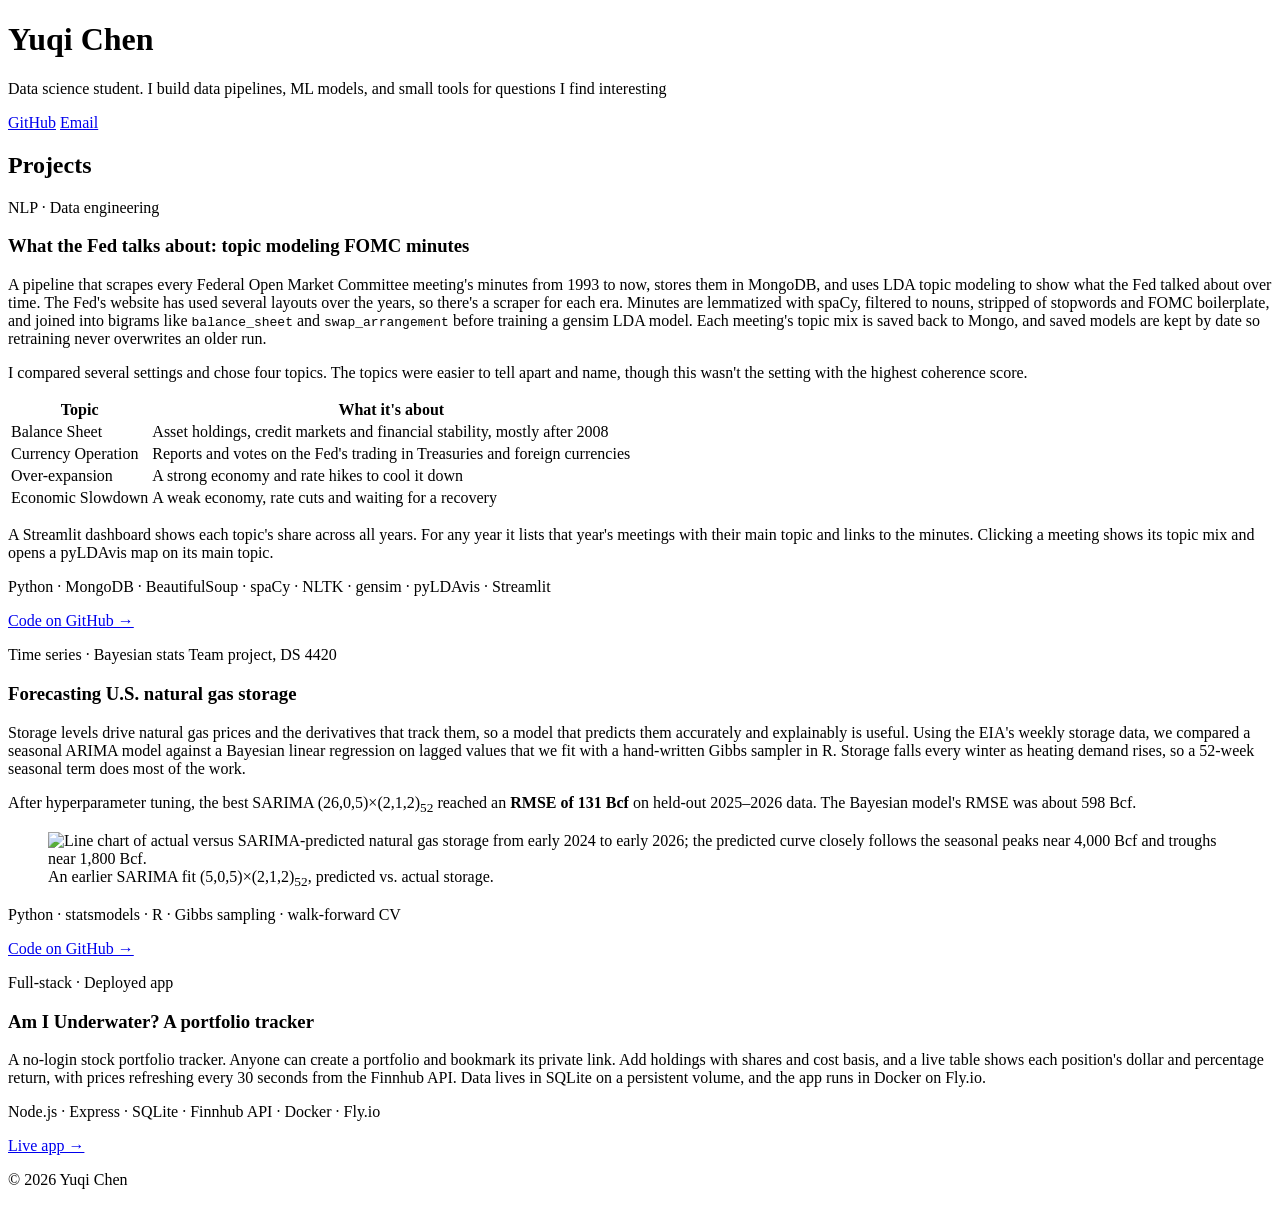
==== index.html @ 4c727d12 "fix" ====
<!doctype html>
<html lang="en">
<head>
  <meta charset="utf-8">
  <meta name="viewport" content="width=device-width, initial-scale=1">
  <title>Yuqi Chen — Projects</title>
  <meta name="description" content="Data science projects by Yuqi Chen: topic modeling of Federal Reserve minutes, natural gas storage forecasting, and a live portfolio tracker.">
  <link rel="stylesheet" href="style.css">
</head>
<body>
  <main>
    <header class="intro">
      <h1>Yuqi Chen</h1>
      <p>Data science student. I build data pipelines, ML models, and small tools for questions I find interesting</p>
      <nav>
        <a href="https://github.com/YuqiChenS">GitHub</a>
        <a href="mailto:yuqichen998@gmail.com">Email</a>
      </nav>
    </header>

    <section aria-labelledby="projects-heading">
      <h2 id="projects-heading">Projects</h2>

      <!-- Project 1 -->
      <article class="project">
        <div class="meta">
          <span>NLP · Data engineering</span>
        </div>
        <h3>What the Fed talks about: topic modeling FOMC minutes</h3>
        <p>
          A pipeline that scrapes every Federal Open Market Committee meeting's minutes from 1993 to now,
          stores them in MongoDB, and uses LDA topic modeling to show what the Fed talked about over time.
          The Fed's website has used several layouts over the years, so there's a scraper for each era. Minutes are
          lemmatized with spaCy, filtered to nouns, stripped of stopwords and FOMC boilerplate, and joined into
          bigrams like <code>balance_sheet</code> and <code>swap_arrangement</code> before training a gensim LDA model.
          Each meeting's topic mix is saved back to Mongo, and saved models are kept by date so retraining
          never overwrites an older run.
        </p>
        <p>
          I compared several settings and chose four topics. The topics were easier to tell apart and name,
          though this wasn't the setting with the highest coherence score.
        </p>

        <table class="topics">
          <thead>
            <tr><th>Topic</th><th>What it's about</th></tr>
          </thead>
          <tbody>
            <tr><td>Balance Sheet</td><td>Asset holdings, credit markets and financial stability, mostly after 2008</td></tr>
            <tr><td>Currency Operation</td><td>Reports and votes on the Fed's trading in Treasuries and foreign currencies</td></tr>
            <tr><td>Over-expansion</td><td>A strong economy and rate hikes to cool it down</td></tr>
            <tr><td>Economic Slowdown</td><td>A weak economy, rate cuts and waiting for a recovery</td></tr>
          </tbody>
        </table>

        <p>
          A Streamlit dashboard shows each topic's share across all years. For any year it lists that year's
          meetings with their main topic and links to the minutes. Clicking a meeting shows its topic mix and opens
          a pyLDAvis map on its main topic.
        </p>

        <p class="stack">Python · MongoDB · BeautifulSoup · spaCy · NLTK · gensim · pyLDAvis · Streamlit</p>
        <p class="links"><a href="https://github.com/YuqiChenS/FOMC_Transcript_DB">Code on GitHub →</a></p>
      </article>

      <!-- Project 2 -->
      <article class="project">
        <div class="meta">
          <span>Time series · Bayesian stats</span>
          <span>Team project, DS 4420</span>
        </div>
        <h3>Forecasting U.S. natural gas storage</h3>
        <p>
          Storage levels drive natural gas prices and the derivatives that track them, so a model that
          predicts them accurately and explainably is useful. Using the EIA's weekly storage data, we
          compared a seasonal ARIMA model against a Bayesian linear regression on lagged values that we fit with a
          hand-written Gibbs sampler in R.
          Storage falls every winter as heating demand rises, so a 52-week seasonal term does most of the work.
        </p>
        <p>
          After hyperparameter tuning, the best SARIMA (26,0,5)×(2,1,2)<sub>52</sub> reached an
          <strong>RMSE of 131 Bcf</strong> on held-out 2025–2026 data. The Bayesian model's RMSE was about 598 Bcf.
        </p>

        <figure>
          <img src="assets/sarima-forecast.png" width="1200" height="400"
               alt="Line chart of actual versus SARIMA-predicted natural gas storage from early 2024 to early 2026; the predicted curve closely follows the seasonal peaks near 4,000 Bcf and troughs near 1,800 Bcf.">
          <figcaption>An earlier SARIMA fit (5,0,5)×(2,1,2)<sub>52</sub>, predicted vs. actual storage.</figcaption>
        </figure>

        <p class="stack">Python · statsmodels · R · Gibbs sampling · walk-forward CV</p>
        <p class="links"><a href="https://github.com/Christian-Limb/ds4420_final_project">Code on GitHub →</a></p>
      </article>

      <!-- Project 3 -->
      <article class="project">
        <div class="meta">
          <span>Full-stack · Deployed app</span>
        </div>
        <h3>Am I Underwater? A portfolio tracker</h3>
        <p>
          A no-login stock portfolio tracker. Anyone can create a portfolio and bookmark its private link.
          Add holdings with shares and cost basis, and a live table shows each position's dollar and
          percentage return, with prices refreshing every 30 seconds from the Finnhub API.
          Data lives in SQLite on a persistent volume, and the app runs in Docker on Fly.io.
        </p>
        <p class="stack">Node.js · Express · SQLite · Finnhub API · Docker · Fly.io</p>
        <p class="links"><a href="https://am-i-underwater.fly.dev">Live app →</a></p>
      </article>
    </section>

    <footer>
      <p>© 2026 Yuqi Chen</p>
    </footer>
  </main>
</body>
</html>
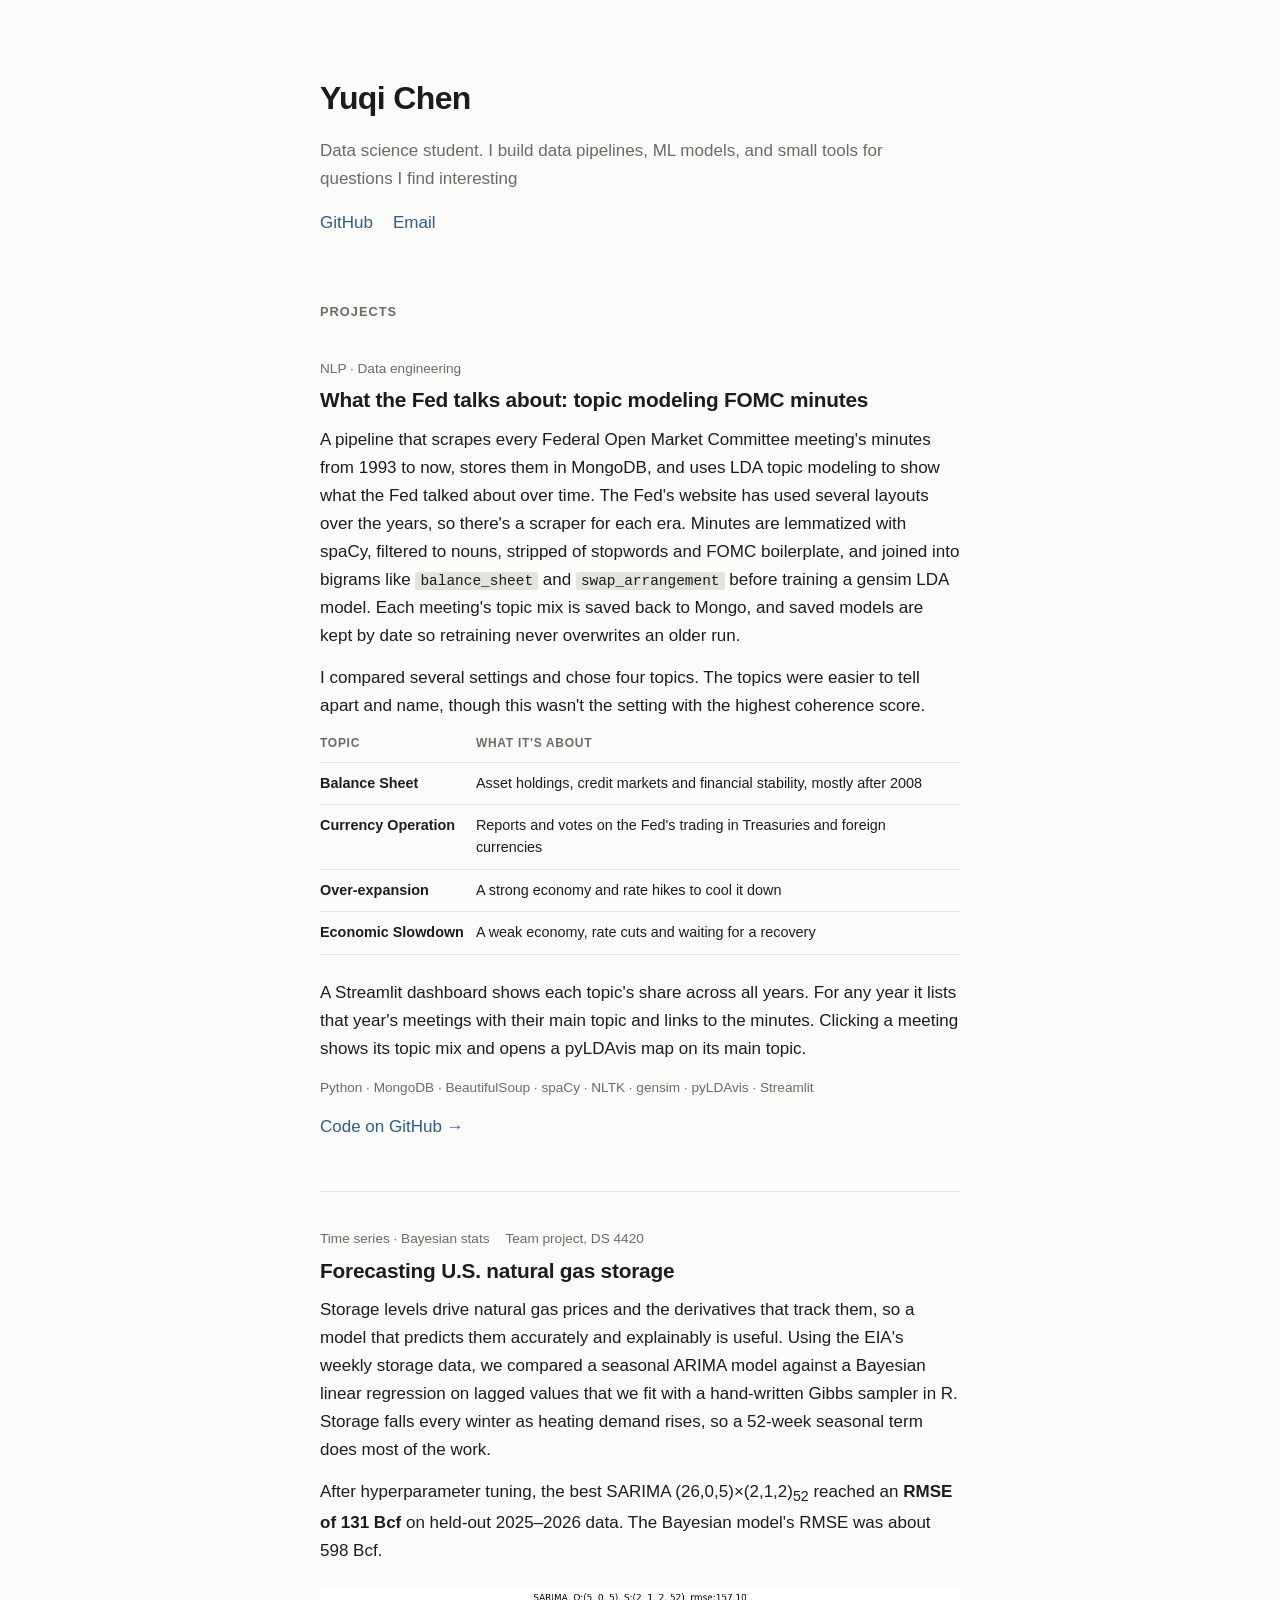
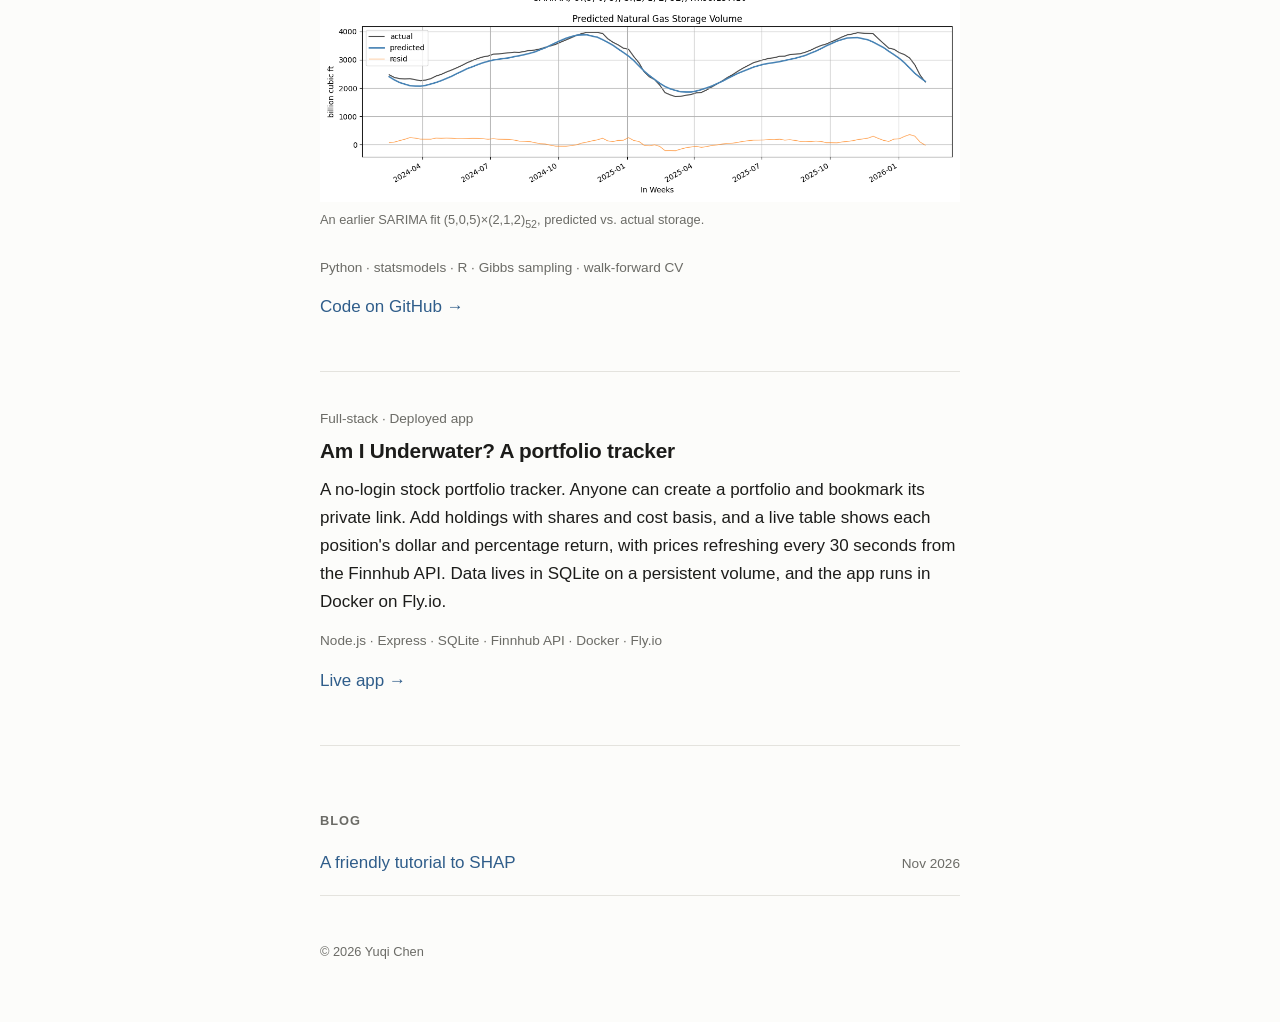
==== commit 2787293c: "added a blog section and blog 1" ====
--- a/index.html
+++ b/index.html
@@ -3,7 +3,7 @@
 <head>
   <meta charset="utf-8">
   <meta name="viewport" content="width=device-width, initial-scale=1">
-  <title>Yuqi Chen — Projects</title>
+  <title>Yuqi Chen</title>
   <meta name="description" content="Data science projects by Yuqi Chen: topic modeling of Federal Reserve minutes, natural gas storage forecasting, and a live portfolio tracker.">
   <link rel="stylesheet" href="style.css">
 </head>
@@ -109,6 +109,16 @@
       </article>
     </section>
 
+    <section aria-labelledby="blog-heading">
+      <h2 id="blog-heading">Blog</h2>
+      <ul class="posts">
+        <li>
+          <a href="blog/shap-tutorial.html">A friendly tutorial to SHAP</a>
+          <time datetime="2026-11-06">Nov 2026</time>
+        </li>
+      </ul>
+    </section>
+
     <footer>
       <p>© 2026 Yuqi Chen</p>
     </footer>
--- a/style.css
+++ b/style.css
@@ -0,0 +1,87 @@
+:root {
+  --bg: #fcfcfa;
+  --text: #1c1c1a;
+  --muted: #6b6b66;
+  --rule: #e4e3de;
+  --accent: #2f5d8a;
+}
+
+@media (prefers-color-scheme: dark) {
+  :root {
+    --bg: #151514;
+    --text: #e8e7e3;
+    --muted: #9a9993;
+    --rule: #2c2c2a;
+    --accent: #8fb8e0;
+  }
+  figure img { filter: brightness(0.92); border-radius: 4px; }
+}
+
+* { box-sizing: border-box; }
+
+html { -webkit-text-size-adjust: 100%; }
+
+body {
+  margin: 0;
+  background: var(--bg);
+  color: var(--text);
+  font: 17px/1.65 -apple-system, BlinkMacSystemFont, "Segoe UI", Helvetica, Arial, sans-serif;
+}
+
+main {
+  max-width: 680px;
+  margin: 0 auto;
+  padding: 72px 20px 48px;
+}
+
+a { color: var(--accent); text-decoration: none; }
+a:hover { text-decoration: underline; text-underline-offset: 3px; }
+
+h1 { font-size: 2rem; font-weight: 650; letter-spacing: -0.02em; margin: 0 0 12px; }
+h2 {
+  font-size: 0.8rem; font-weight: 600; text-transform: uppercase; letter-spacing: 0.08em;
+  color: var(--muted); margin: 64px 0 0;
+}
+h3 { font-size: 1.3rem; font-weight: 620; letter-spacing: -0.01em; line-height: 1.3; margin: 6px 0 12px; }
+
+.intro p { margin: 0 0 16px; color: var(--muted); max-width: 34em; }
+.intro nav { display: flex; gap: 20px; }
+
+.project { padding: 36px 0; border-bottom: 1px solid var(--rule); }
+.project p { margin: 0 0 14px; }
+
+.meta { display: flex; flex-wrap: wrap; gap: 4px 16px; font-size: 0.85rem; color: var(--muted); }
+
+.stack { font-size: 0.85rem; color: var(--muted); }
+.links { margin-top: 4px; font-weight: 500; }
+
+figure { margin: 24px 0; }
+figure img { width: 100%; height: auto; display: block; }
+figcaption { font-size: 0.8rem; color: var(--muted); margin-top: 8px; line-height: 1.6; }
+
+/* FOMC topics table */
+.topics { width: 100%; border-collapse: collapse; margin: 8px 0 24px; font-size: 0.9rem; }
+.topics th { text-align: left; font-weight: 600; font-size: 0.75rem; text-transform: uppercase; letter-spacing: 0.06em; color: var(--muted); padding: 0 12px 8px 0; border-bottom: 1px solid var(--rule); }
+.topics td { padding: 10px 12px 10px 0; border-bottom: 1px solid var(--rule); vertical-align: top; line-height: 1.5; }
+.topics td:first-child { font-weight: 600; white-space: nowrap; }
+code { font: 0.85em ui-monospace, SFMono-Regular, Menlo, monospace; background: var(--rule); padding: 1px 5px; border-radius: 3px; }
+
+footer { padding-top: 32px; font-size: 0.8rem; color: var(--muted); }
+
+@media (max-width: 480px) {
+  main { padding-top: 48px; }
+  h1 { font-size: 1.7rem; }
+}
+
+/* Blog */
+.posts { list-style: none; padding: 0; margin: 0; }
+.posts li { display: flex; justify-content: space-between; align-items: baseline; gap: 16px; padding: 18px 0; border-bottom: 1px solid var(--rule); }
+.posts time { font-size: 0.85rem; color: var(--muted); white-space: nowrap; }
+
+.post .back { font-size: 0.85rem; color: var(--muted); }
+.post h1 { margin-top: 28px; }
+.post .date { font-size: 0.85rem; color: var(--muted); margin: 0 0 40px; }
+.post p { margin: 0 0 18px; }
+.post .katex-display { margin: 20px 0 26px; overflow-x: auto; overflow-y: hidden; }
+.post .refs { margin-top: 48px; padding-top: 24px; border-top: 1px solid var(--rule); font-size: 0.85rem; color: var(--muted); }
+.post .refs p { margin: 0; }
